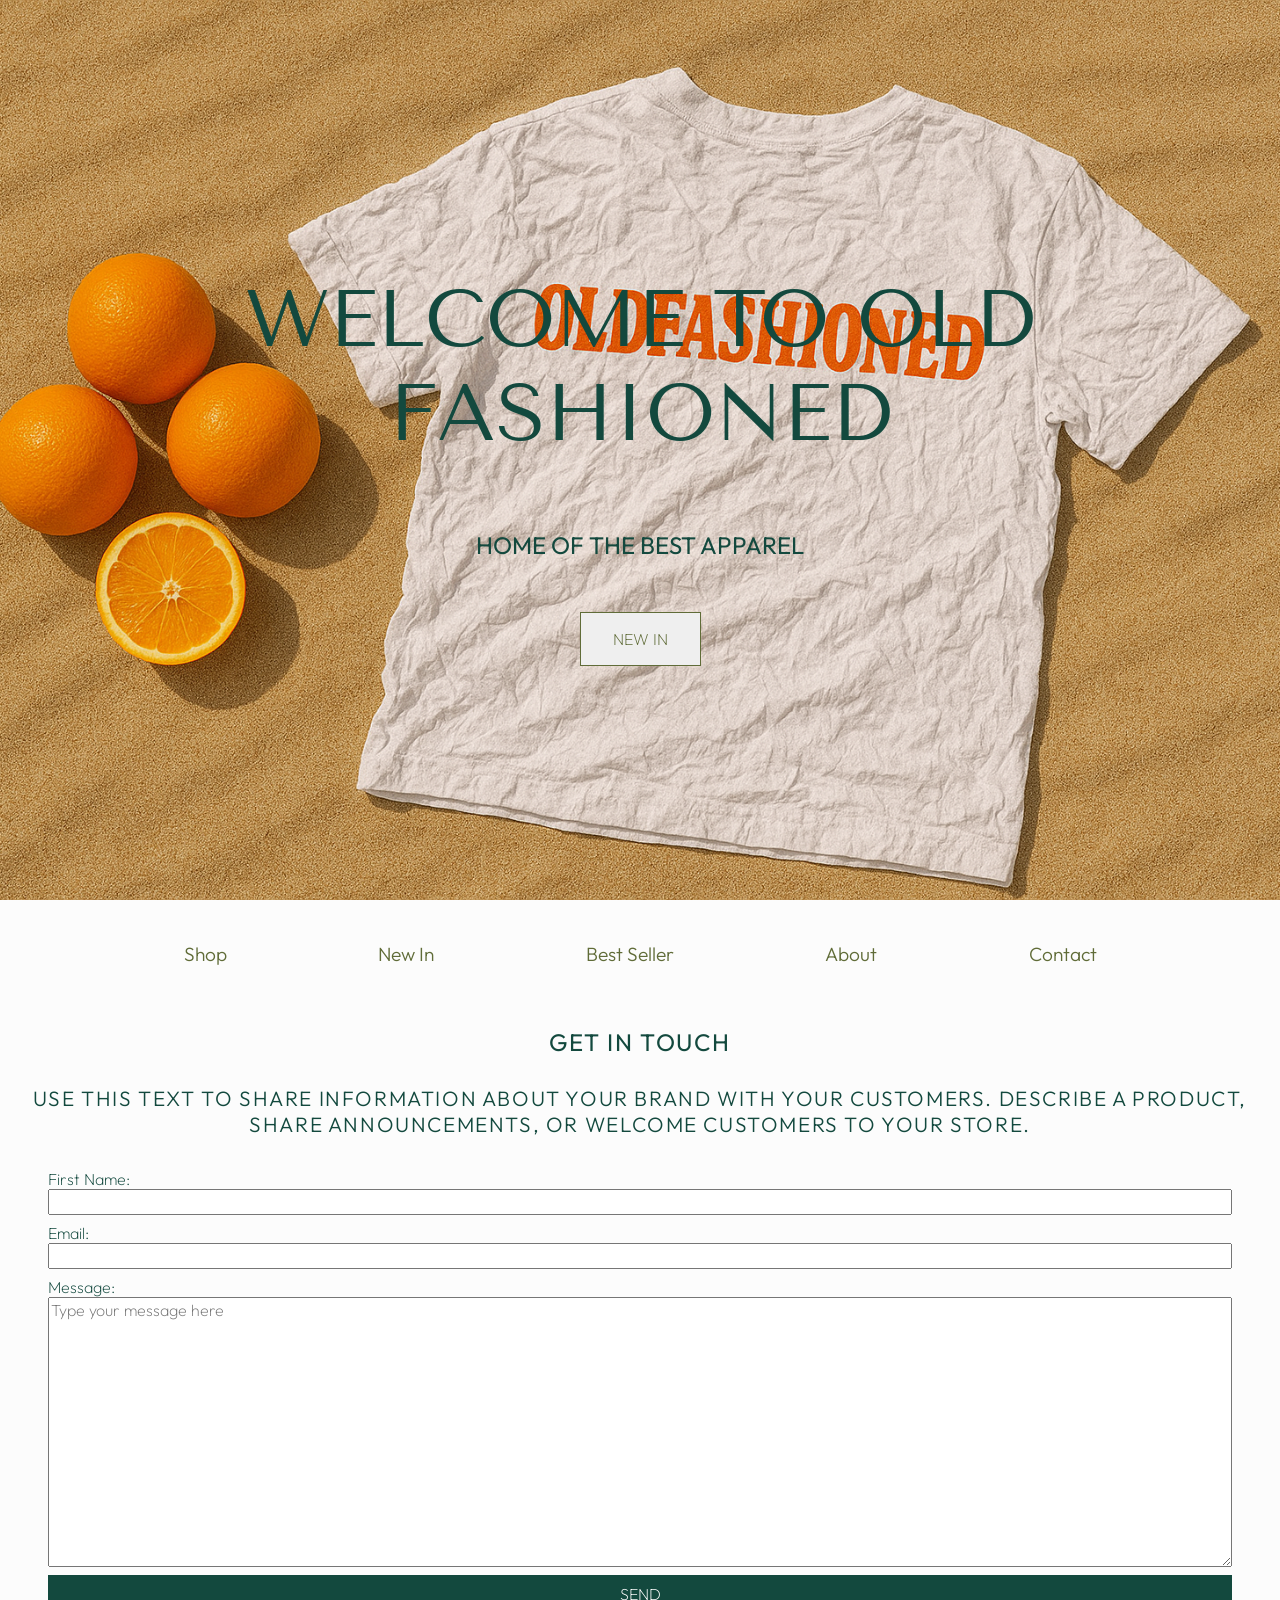
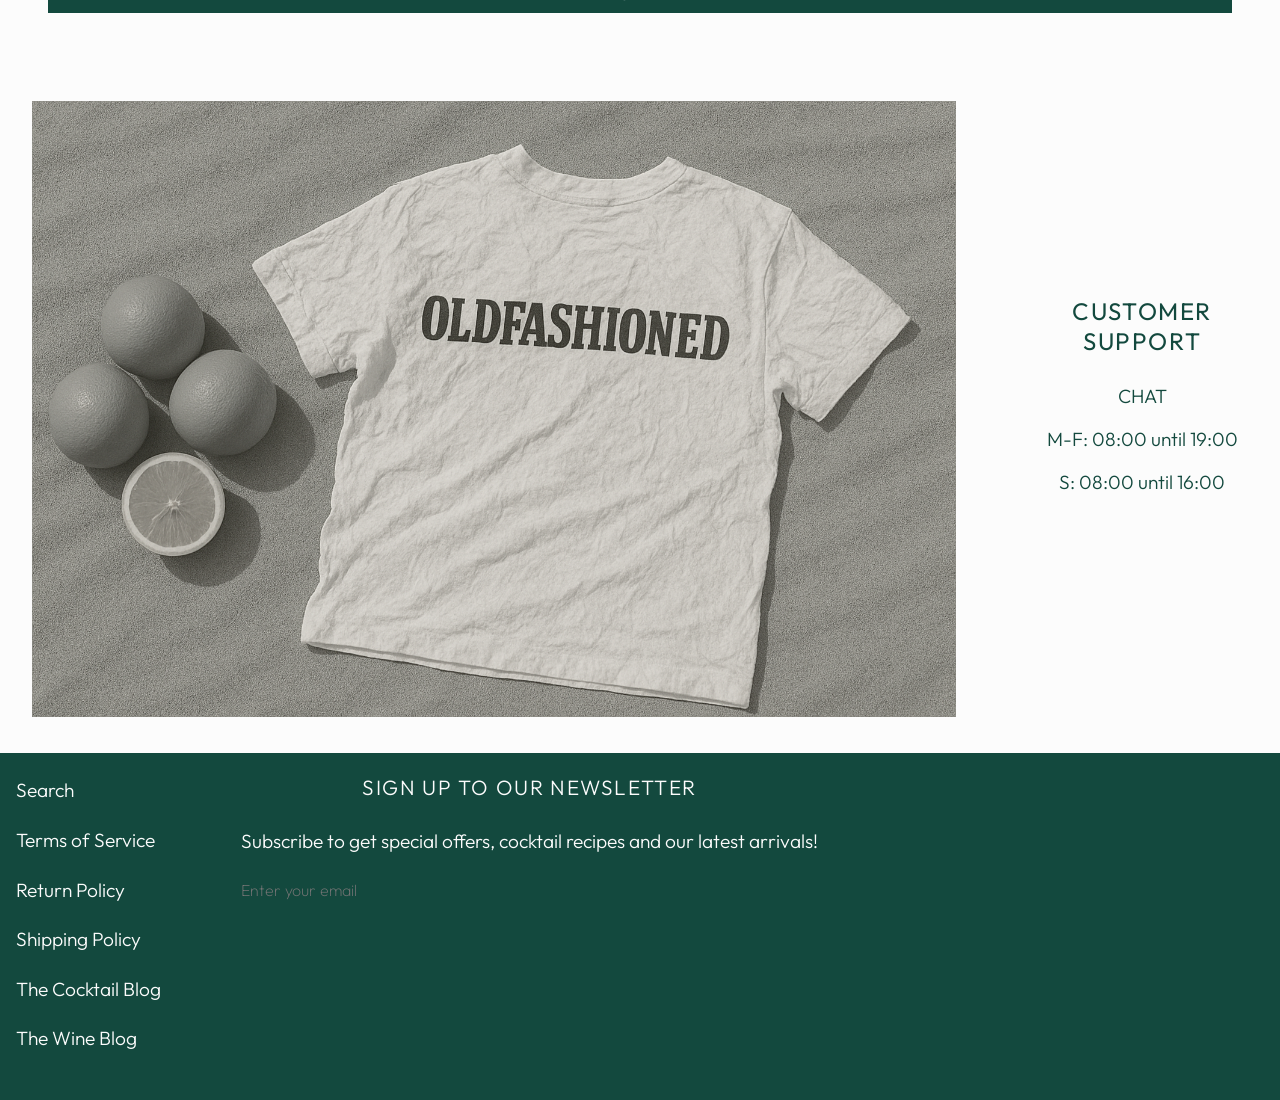
==== contact.html @ 71c85215 "added home, about, contact pages and css" ====
<!DOCTYPE html>
<html lang="en">

<head>
    <meta charset="UTF-8">
    <meta name="viewport" content="width=device-width, initial-scale=1.0">
    <title>Old Fashioned</title>
    <link rel="stylesheet" href="./styles/global.css" />
    <link rel="stylesheet" href="./styles/home.css" />
    <link rel="stylesheet" href="./styles/contact-us.css" />
    <link rel="stylesheet" href="https://cdnjs.cloudflare.com/ajax/libs/font-awesome/4.7.0/css/font-awesome.min.css">
</head>

<body>
    <header class="header">
        <div class="header-container">
            <div class="header-contents">
                <h1 class="header_title">Welcome to Old fashioned</h1>
                <h2 class="header_subtitle">Home of the best apparel</h2>
                <a href="./home.html#new-in-section"><button class="headline_new_in_btn">New In</button></a>
            </div>
        </div>
        </div>
    </header>
    <div class="sidebar">
        <a href="home.html">
            <h4>Shop</h4>
        </a>
        <a href="./home.html#new-in-section">
            <h4>New In</h4>
        </a>
        <a href="./home.html#best-seller-section">
            <h4>Best Seller</h4>
        </a>
        <a href="./about.html">
            <h4>About</h4>
        </a>
        <a href="./contact.html">
            <h4>Contact</h4>
        </a>
    </div>

    <main class="main-content">
        <h2 class="contact_us_headline">Get in touch</h2>
        <h3 class="contact_us_subheadline">Use this text to share information about your brand with your customers.
            Describe a product, share announcements, or welcome customers to your store.</h3>
        <section class="contact_us_form">
            <form action="mailto:oldfashioned@yahoo.com" method="POST" enctype="text/plain" class="form">
                <div class="user_input">
                    <label for="name">First Name: </label>
                    <input type="text" name="name" id="name" required pattern="^[A-Z][a-z]+(\s[A-Z][a-z]?){0,}" />
                </div>
                <div class="user_input">
                    <label for="email">Email: </label>
                    <input type="email" name="email" id="email" maxlength="100" autocorrect="off" autocapitalize="off"
                        required pattern="[a-z0-9._%+-]+@[a-z0-9.-]+\.[a-z]{2,}$" />
                </div>
                <div class="user_input">
                    <label for="message">Message: </label>
                    <textarea type="textarea" name="message" id="message" placeholder="Type your message here"
                        required=""></textarea>
                </div>
                <div class="user_input">
                    <button class="submit">Send</button>
                </div>
            </form>
        </section>
        <section class="contact_us_customer_service">
            <div class="image_container">
                <img src="./assets/hero-image-blackandwhite.png" alt="Friends drinking cocktails" class="image" />
            </div>
            <div class="customer_support">
                <h2 class="customer_support_headline"> Customer Support</h2>
                <p>CHAT</p>
                <p>M-F: 08:00 until 19:00</p>
                <p>S: 08:00 until 16:00</p>
            </div>
        </section>
    </main>

   <footer class="footer">
        <div class="footer_contents">
            <h4>Search</h4>
            <h4>Terms of Service</h4>
            <h4>Return Policy</h4>
            <h4>Shipping Policy</h4>
            <h4>The Cocktail Blog</h4>
            <h4>The Wine Blog</h4>
        </div>

        <div class="footer_sign_up">
            <h3 class="headline">Sign Up To Our Newsletter</h3>
            <p>Subscribe to get special offers, cocktail recipes and our latest arrivals!</p>
            <input type="email" value="" placeholder="Enter your email" name="email" id="email"
                class="footer_newsletter_input" size="50" autocorrect="off" autocapitalize="off" required="">
        </div>
    </footer>
</body>

</html>
---- styles/global.css ----
@import url('https://fonts.googleapis.com/css2?family=Outfit:wght@100..900&family=Tenor+Sans&display=swap');

:root{
    --primary-color: #13493E;
    --secondary-color: #606C38;
    --tertiary-dark: #E1E6E5;
    --tertiary-light: #FCFCFC;
    --CTA-hover :#283618;
    --error: #8d0801;
}

*{
    box-sizing: border-box;
    scroll-behavior: smooth;
}

body{
    min-height: 100vh;
    margin: 0;
    max-width: 1500px;
    color: var(--primary-color);
    background-color: var(--tertiary-light);
    /* display: grid;
    grid-template: auto auto auto auto /auto;
    grid-template-areas: 
    "header"
    "sidebar"
    "main-content"
    "footer" ; */
}

h1{
    font-family: "Tenor Sans", sans-serif;
    font-size: 3rem;
    font-style: normal;
    font-weight: 400;

}

h2{
    font-family: "Outfit", sans-serif;
    font-size: 1.5rem;
    font-style: normal;
    font-weight: 400;

}

h3{
    font-family: "Outfit", sans-serif;
    font-size: 1.3rem;
    font-style: normal;
    font-weight: 300;

}

h4, p ,a{
    font-family: "Outfit", sans-serif;
    font-size: 1.2rem;
    font-style: normal;
    font-weight: 300;
}

button , textarea ,input ,label, span{
    font-family: "Outfit", sans-serif;
    font-size: 1rem;
    font-style: normal;
    font-weight: 200;

}
@media(min-width:769px) {
    
h1 {
        font-size: 5rem;
    }
}
---- styles/home.css ----
.header-container {
    align-items: center;
    /*NOTE: this image is generated through chatgpt*/
    background-image: url(../assets/hero-image.png);
    background-position: center;
    background-repeat: no-repeat;
    background-size: cover;
    display: flex;
    flex-direction: column;
    justify-content: center;
    padding-bottom: 1rem;

}

.header-contents {
    text-align: center;

}


.header_title {
    color: var(--primary-color);
    padding-bottom: 1rem;
    text-align: center;
    text-transform: uppercase;

}

.header_subtitle {
    color: var(--primary-color);
    padding-bottom: 2rem;
    text-align: center;
    text-transform: uppercase;
}

.headline_new_in_btn,
.add_btn,
.section_btn,
.quick_view_btn,
.search_input,
.view_less_btn,
.view_more_btn,
.browse_btn {
    border: 1px solid var(--secondary-color);
    color: var(--secondary-color);
    padding: 1rem 2rem;
    text-transform: uppercase;
}

.quick_view_btn,
.add_btn,
.view_less_btn,
.view_more_btn,
.browse_btn {
    margin-top: 0.5rem;
    width: 100%;

}

.headline_new_in_btn:hover,
.add_btn:hover,
.section_btn:hover,
.quick_view_btn:hover,
.search_input:hover,
.browse_btn:hover {
    border: 1px solid var(--CTA-hover);
    color: var(--CTA-hover);
    cursor: grab;
}

.section_btn {
    margin-top: 2rem;
}

.sidebar {
    color: var(--secondary-color);
    display: flex;
    grid-area: sidebar;
    justify-content: space-around;
    padding: 0.5rem;
}

.sidebar a,
.about-us-link {
    color: var(--secondary-color);
    text-decoration: none;
}

.sidebar a:hover,
.about-us-link:hover {
    color: var(--CTA-hover);
}

.main-content {
    background-color: var(--tertiary-light);
    grid-area: main-content;
}

.new-in-section,
.best-seller-section,
.categories-section,
.testimonials-section {
    align-items: center;
    display: flex;
    flex-direction: column;

}

.headline {
    letter-spacing: 0.1rem;
    padding-bottom: 0.5rem;
    text-align: center;
    text-transform: uppercase;
}

.card_wrapper,
.testimonial_card {
    display: flex;
    flex-direction: column;
    flex-wrap: wrap;
    gap: 0.5rem;
    justify-content: space-between;
    margin: 1.5rem;

}

.ratings {
    align-items: center;
    display: flex;
    flex-direction: row;
}

.cards_contents,
.testimonial_card_contents,
.view_more_cards_contents {
    align-content: end;
    background-color: var(--tertiary-dark);
    flex: 0 0 calc(25% - 0.5rem);
    justify-items: center;
    padding: 0.5rem;
    text-align: center;


}

.best-seller-section div:last-of-type {
    background-color: var(--tertiary-light) !important;
}

.footer {
    background-color: var(--primary-color);
    color: var(--tertiary-light);
    display: flex;
    flex-direction: column;
    gap: 1rem;
    grid-area: footer;
    padding-bottom: 1.5rem;
    padding-left: 1rem;

}


.footer_newsletter_input {
    background-color: var(--primary-color);
    border-bottom: 2px solid var(--tertiary-light);
    border: 0;
    color: var(--tertiary-light) !important;
    max-width: 300px;
    padding: 0.5rem 3rem 0.5rem 0;
    width: 100%;
}

/*FA star icon*/
.unchecked {
    color: var(--tertiary-light)
}

/* input::webkit-input-placeholder{
    color:var(--tertiary-light);
} */

/*MIMICS js click event for view more fxn*/

#show {
    display: none;
}

#show:checked~.view_more_content {
    display: flex;
    flex-direction: column;
    flex-wrap: wrap;
    gap: 0.5rem;
    justify-content: space-between;
    margin: 1.5rem;
}

#show:checked~label {
    display: none
}

.view_more_content {
    display: none;
}


@media(min-width:769px) {

    .sidebar {
        justify-content: space-evenly;
        margin: 0rem auto;
        padding: 1rem 2rem;
    }

    .card_wrapper,
    .testimonial_card {
        flex-direction: row;
    }

    #show:checked~.view_more_content {
        flex-direction: row;
    }

    .header-container {
        min-height: 100vh;
    }

    .footer {
        flex-direction: row;
        gap: 5rem;

    }

}
---- styles/contact-us.css ----
textarea {
    height: 30vh;
    width: 100%;
}

.contact_us_headline,
.contact_us_subheadline,
.customer_support_headline {
    letter-spacing: 0.1rem;
    padding-bottom: 0.5rem;
    text-align: center;
    text-transform: uppercase;
}

.contact_us_subheadline {
    margin: 0rem 2rem;
}

.form {
    margin: 0.5rem 2rem;
    padding: 1rem;
    text-align: left;

}

.form input:required:focus {
    border: 5px solid var(--error);

}

.user_input {
    display: flex;
    flex-direction: column;
    margin-bottom: 0.5rem;

}

.submit {
    background-color: var(--primary-color);
    border: 1px solid var(--primary-color);
    color: var(--tertiary-light);
    cursor: grab;
    padding: 0.5rem 1.5rem;
    text-transform: uppercase;
}

.submit:hover {
    background-color: var(--CTA-hover);
    border: 1px solid var(--CTA-hover);

}

.customer_support {
    text-align: center;
}

.contact_us_customer_service {
    display: flex;
    flex-direction: column;
    gap: 2rem;
    justify-content: space-between;
    margin: 2rem;
}

.image_container {
    padding-top: 2rem;

}

.image {
    max-width: 100%;
}

@media(min-width:769px) {

    .contact_us_customer_service {
        flex-direction: row;
        gap: 5rem;
    }

    .image_container {
        flex-shrink: 2;
    }


    .image {
        height: auto;
    }

    .customer_support {
        align-self: center;
    }

}
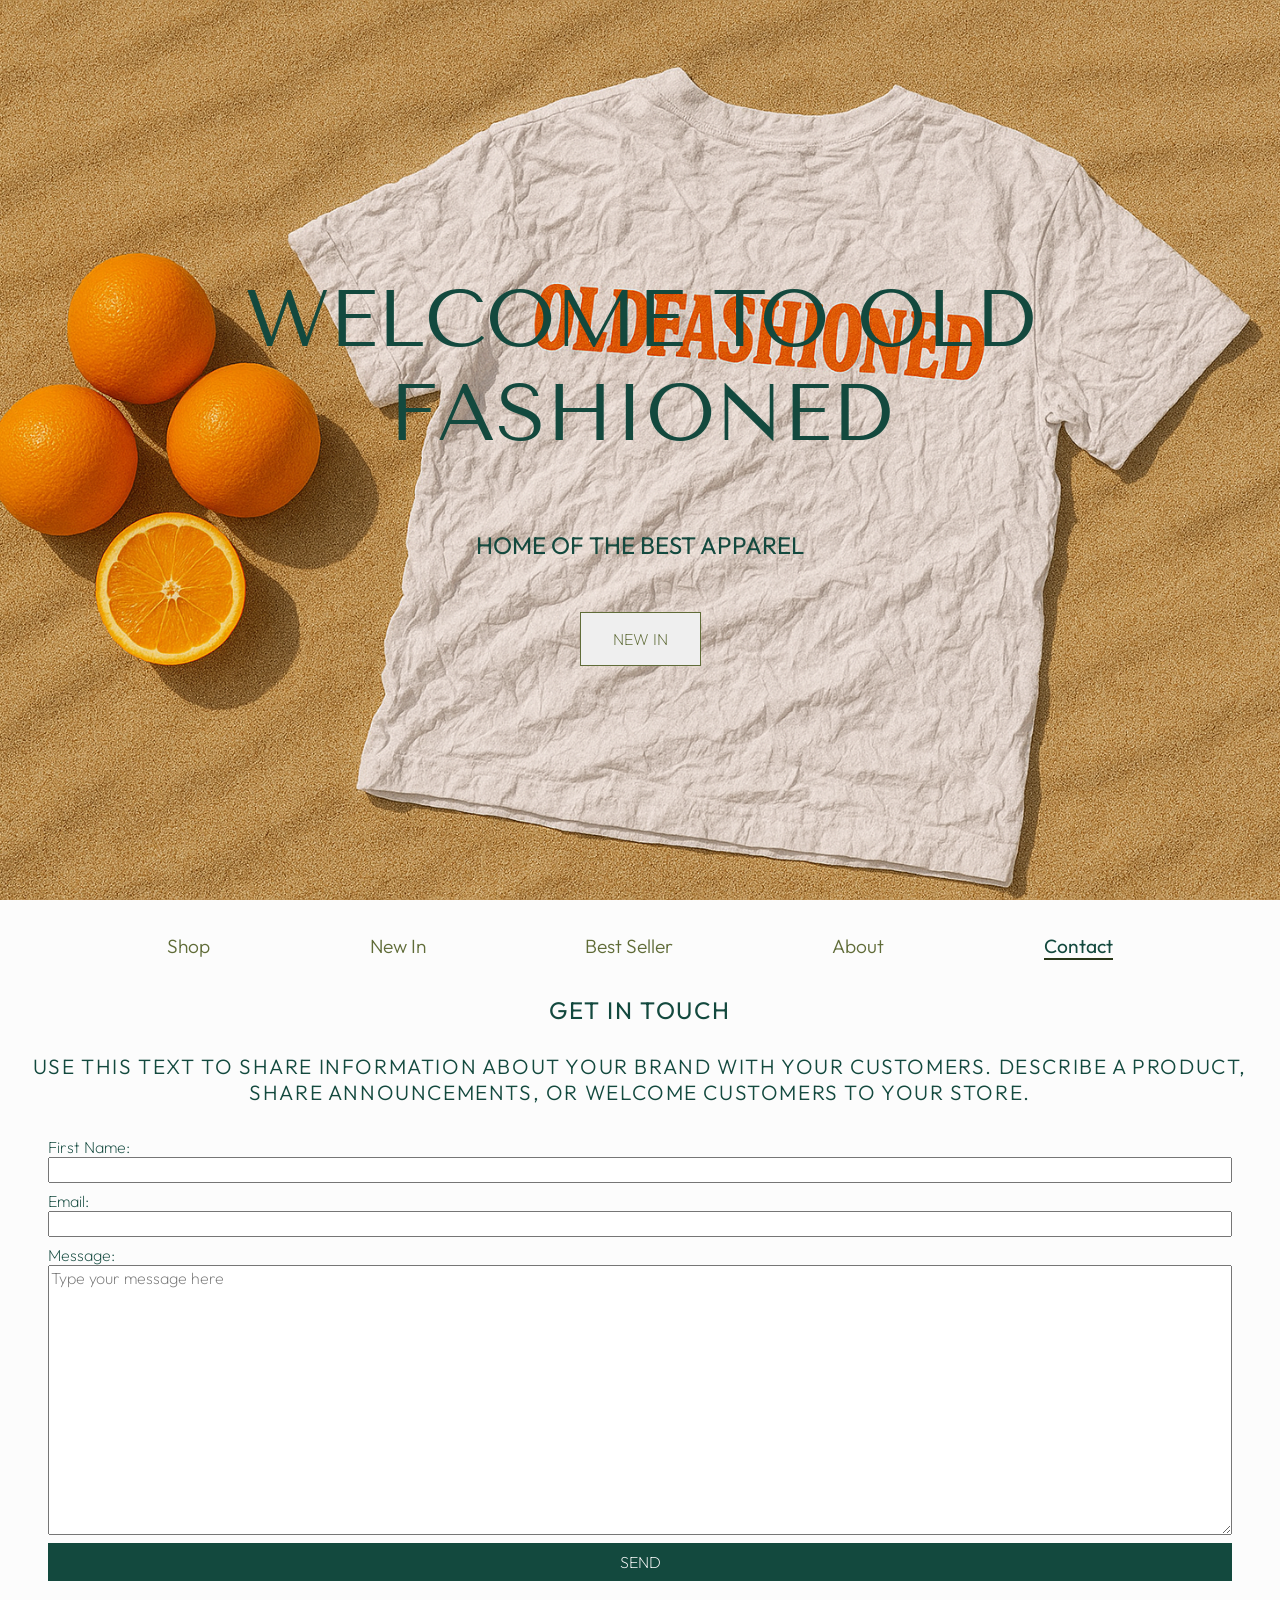
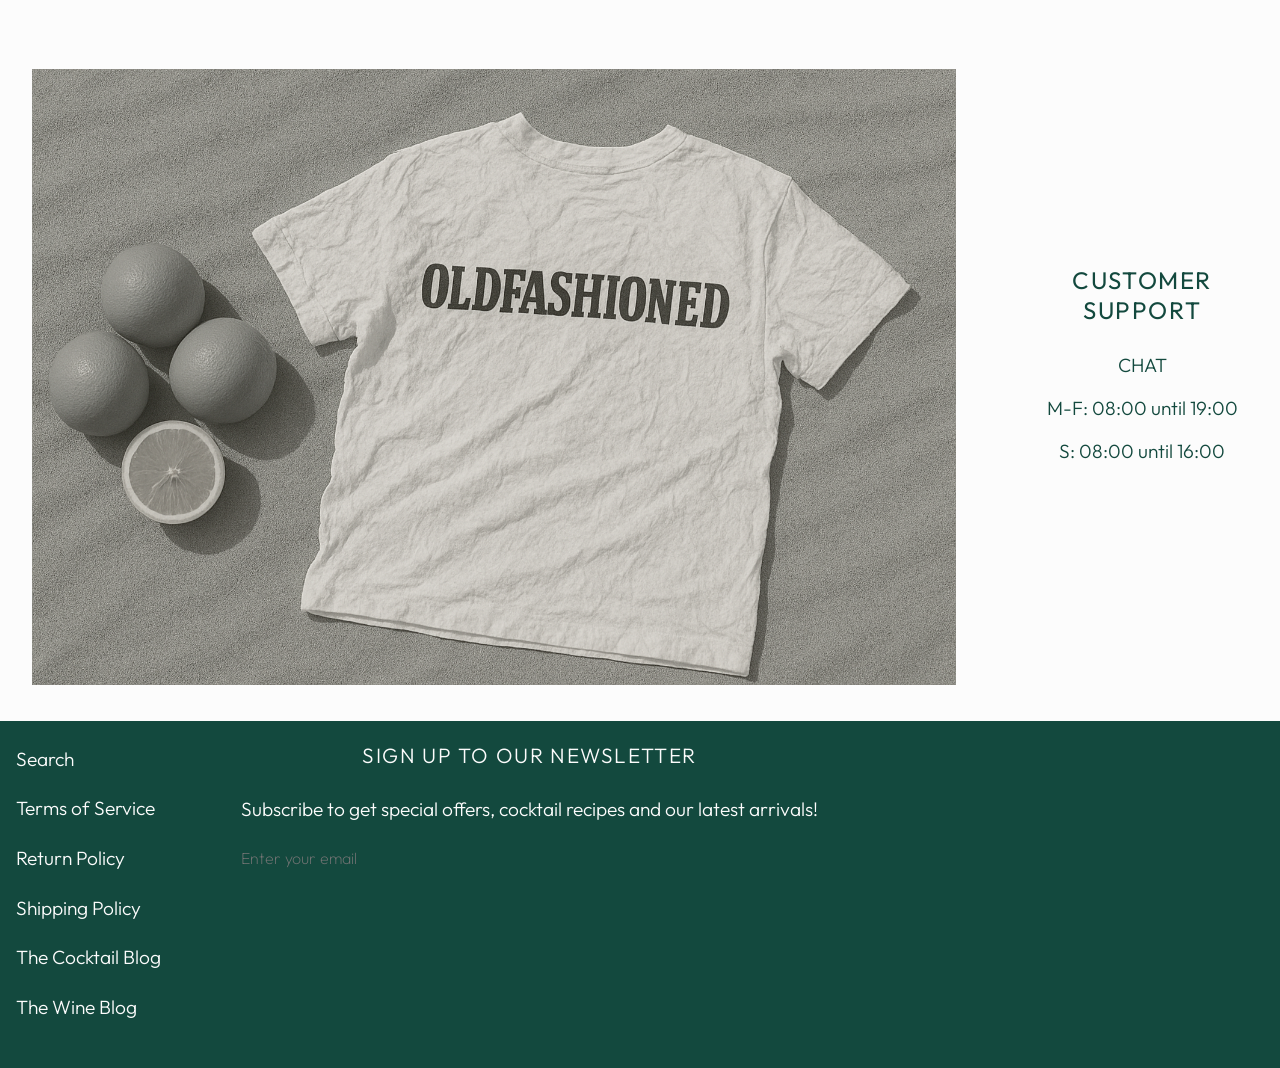
==== commit e91815d9: "added nav bar mobile, active class on link" ====
--- a/contact.html
+++ b/contact.html
@@ -22,23 +22,26 @@
         </div>
         </div>
     </header>
-    <div class="sidebar">
-        <a href="home.html">
-            <h4>Shop</h4>
-        </a>
-        <a href="./home.html#new-in-section">
-            <h4>New In</h4>
-        </a>
-        <a href="./home.html#best-seller-section">
-            <h4>Best Seller</h4>
-        </a>
-        <a href="./about.html">
-            <h4>About</h4>
-        </a>
-        <a href="./contact.html">
-            <h4>Contact</h4>
-        </a>
-    </div>
+    <nav class="menu">
+        <div class="menu_mobile_trigger"></div>
+        <ul class="menu_items_wrapper">
+            <li><a href="home.html">
+                    <h4>Shop</h4>
+                </a></li>
+            <li><a href="./home.html#new-in-section">
+                    <h4>New In</h4>
+                </a></li>
+            <li><a href="./home.html#best-seller-section">
+                    <h4>Best Seller</h4>
+                </a></li>
+            <li><a href="./about.html">
+                    <h4>About</h4>
+                </a></li>
+            <li class="active"><a href="./contact.html">
+                    <h4>Contact</h4>
+                </a></li>
+        </ul>
+    </nav>
 
     <main class="main-content">
         <h2 class="contact_us_headline">Get in touch</h2>
@@ -78,7 +81,7 @@
         </section>
     </main>
 
-   <footer class="footer">
+    <footer class="footer">
         <div class="footer_contents">
             <h4>Search</h4>
             <h4>Terms of Service</h4>
--- a/styles/home.css
+++ b/styles/home.css
@@ -72,28 +72,75 @@
     margin-top: 2rem;
 }
 
-.sidebar {
+.menu {
     color: var(--secondary-color);
-    display: flex;
-    grid-area: sidebar;
+    padding: 0.5rem;
+
+}
+
+.menu ul {
+    padding: 0;
+}
+
+.menu_mobile_trigger {
+    height: 30px;
+    width: 30px;
+    background-image: url(../assets/icon_hamburger.png);
+    background-repeat: no-repeat;
+    background-size: cover;
+}
+
+.menu_items_wrapper {
+    display: flex;
     justify-content: space-around;
-    padding: 0.5rem;
-}
-
-.sidebar a,
+    flex-direction: column;
+
+}
+
+.menu_items_wrapper a,
 .about-us-link {
     color: var(--secondary-color);
     text-decoration: none;
-}
-
-.sidebar a:hover,
+    transition: 0.3s color;
+}
+
+.menu_items_wrapper a:hover,
 .about-us-link:hover {
     color: var(--CTA-hover);
 }
 
+.menu_items_wrapper li {
+    list-style-type: none;
+}
+
+.menu_items_wrapper h4 {
+    margin-bottom: 0.5rem;
+}
+
+.menu:hover .menu_items_wrapper {
+    max-height: 1000px;
+}
+
+.menu:hover {
+    width: unset;
+}
+
+.menu_items_wrapper {
+    max-height: 0;
+    height: auto;
+    overflow: hidden;
+    transition: max-height linear 0.5s;
+
+}
+
+.menu_items_wrapper li.active h4 {
+    color: var(--primary-color);
+    font-weight: bold;
+
+}
+
 .main-content {
     background-color: var(--tertiary-light);
-    grid-area: main-content;
 }
 
 .new-in-section,
@@ -153,7 +200,6 @@
     display: flex;
     flex-direction: column;
     gap: 1rem;
-    grid-area: footer;
     padding-bottom: 1.5rem;
     padding-left: 1rem;
 
@@ -205,10 +251,27 @@
 
 @media(min-width:769px) {
 
-    .sidebar {
+    .menu_items_wrapper {
         justify-content: space-evenly;
         margin: 0rem auto;
         padding: 1rem 2rem;
+        max-height: unset;
+        flex-direction: row;
+    }
+
+    .menu:hover .menu_items_wrapper {
+        display: flex;
+
+    }
+
+    .menu_mobile_trigger {
+        display: none;
+    }
+
+    .menu_items_wrapper li.active h4 {
+        border-bottom: 2px solid var(--CTA-hover);
+        font-weight: normal;
+
     }
 
     .card_wrapper,
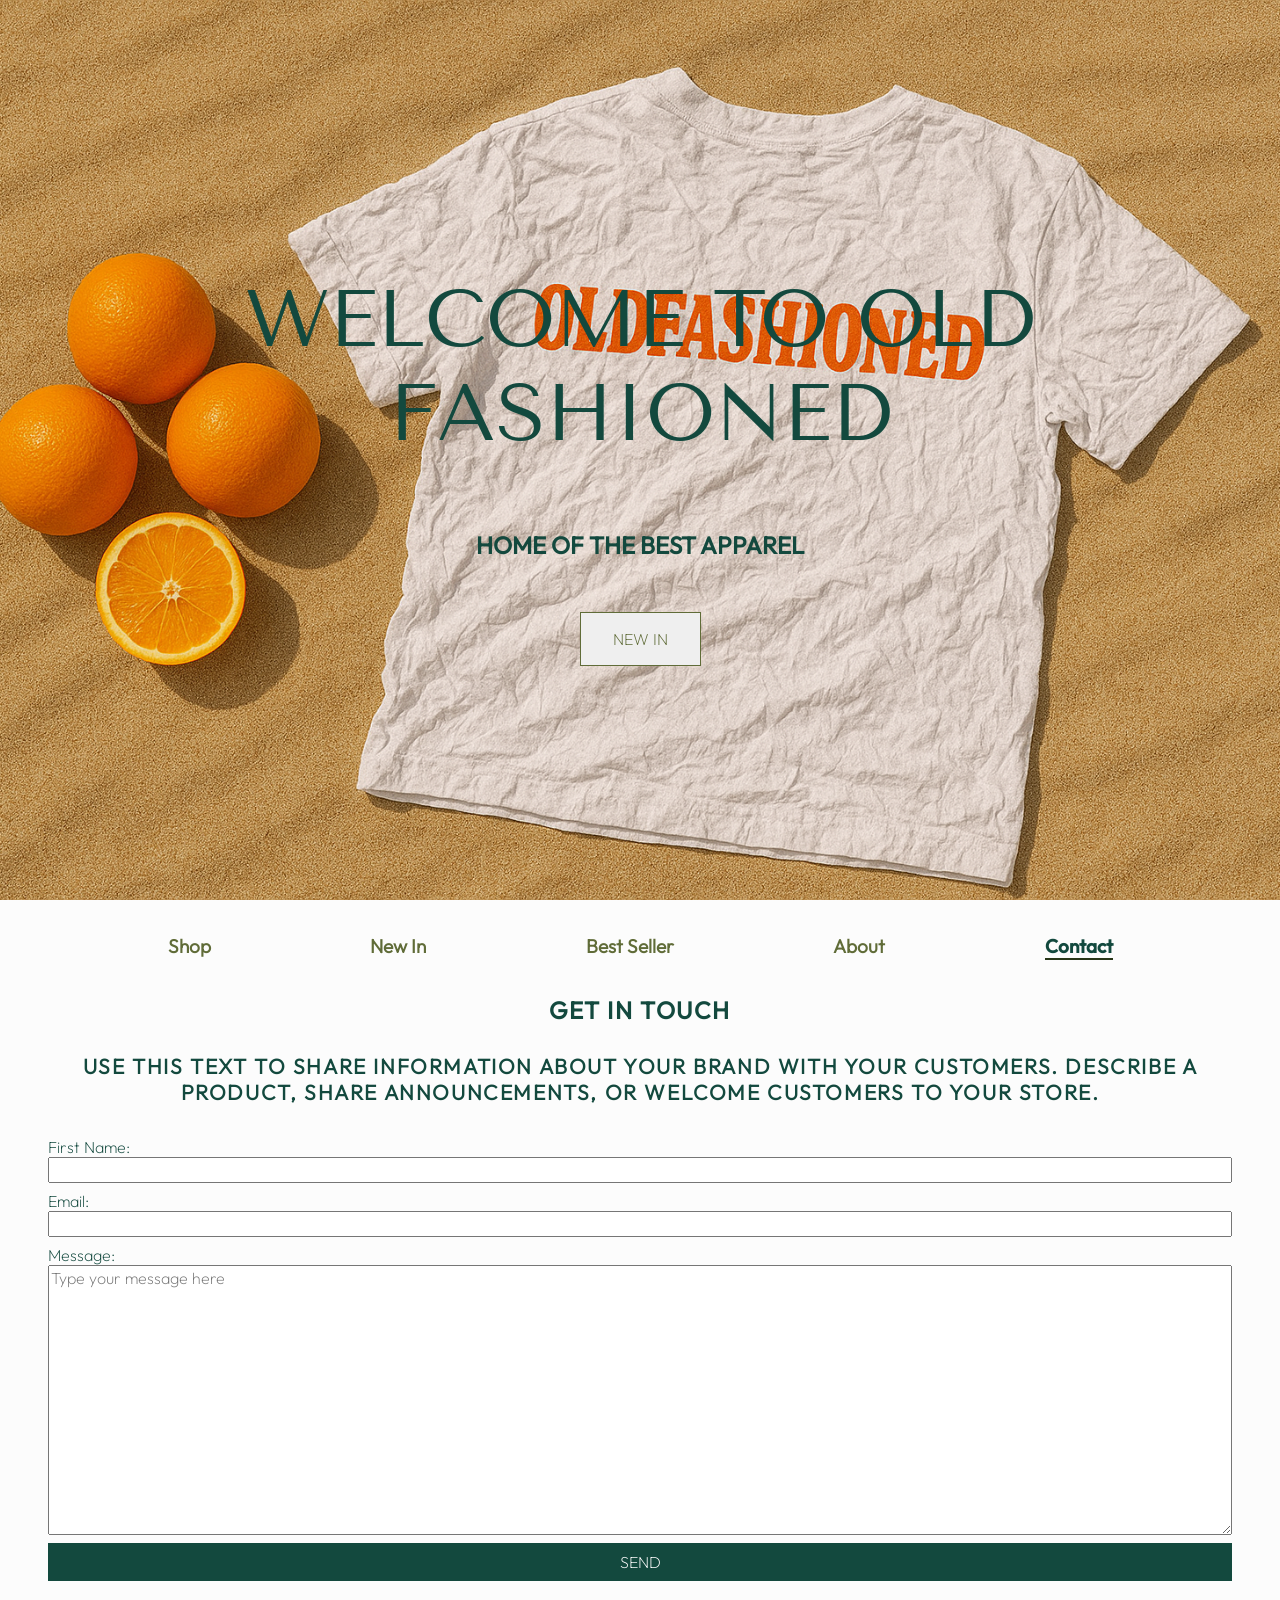
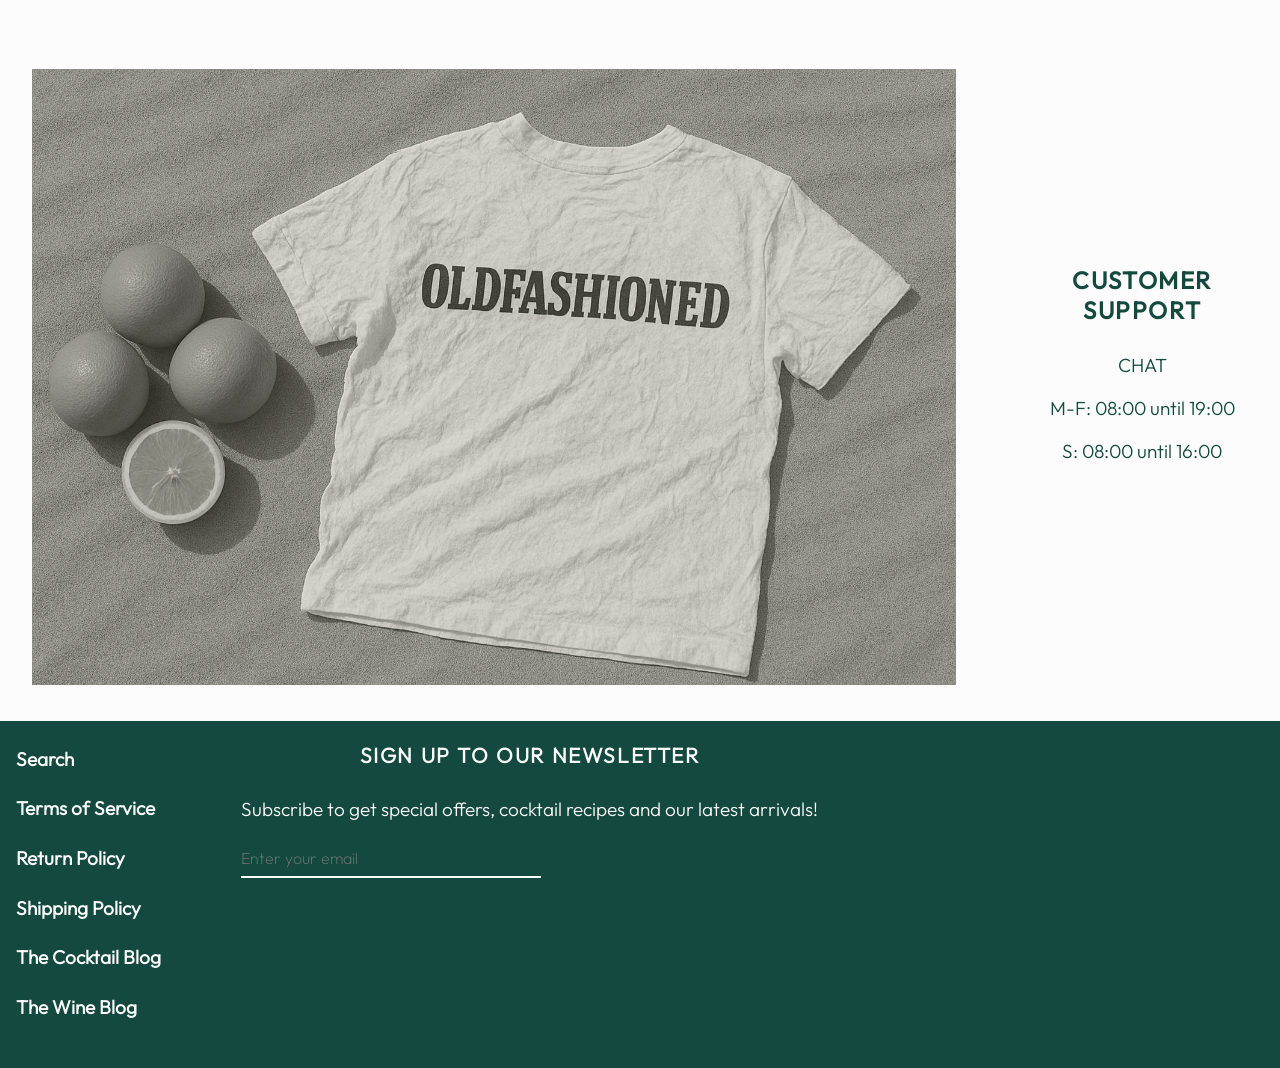
==== commit e680c75d: "added downloaded fonts" ====
--- a/contact.html
+++ b/contact.html
@@ -5,6 +5,7 @@
     <meta charset="UTF-8">
     <meta name="viewport" content="width=device-width, initial-scale=1.0">
     <title>Old Fashioned</title>
+    <link rel="stylesheet" href="./styles/typography.css" />
     <link rel="stylesheet" href="./styles/global.css" />
     <link rel="stylesheet" href="./styles/home.css" />
     <link rel="stylesheet" href="./styles/contact-us.css" />
--- a/styles/typography.css
+++ b/styles/typography.css
@@ -0,0 +1,47 @@
+@font-face {
+    font-family: 'Tenor Sans';
+    src: url(../typography/TenorSans.woff2) format('woff2'),
+        url(../typography/TenorSans.woff) format('woff');
+    font-style: normal;
+
+}
+
+@font-face {
+    font-family: 'Outfit ExtraLight';
+    src: url(../typography/Outfit-ExtraLight.woff2) format('woff2'),
+        url(../typography/Outfit-ExtraLight.woff) format('woff');
+    font-style: normal;
+    font-weight: 200;
+}
+
+@font-face {
+    font-family: 'Outfit Light';
+    src: url(../typography/Outfit-Light.woff2) format('woff2'),
+        url(../typography/Outfit-Light.woff) format('woff');
+    font-style: normal;
+    font-weight: 300;
+}
+
+@font-face {
+    font-family: 'Outfit Regular';
+    src: url(../typography/Outfit-Regular.woff2) format('woff2'),
+        url(../typography/Outfit-Regular.woff) format('woff');
+    font-style: normal;
+    font-weight: normal;
+}
+
+@font-face {
+    font-family: 'Outfit Medium';
+    src: url(../typography/Outfit-Medium.woff2) format('woff2'),
+        url(../typography/Outfit-Medium.woff) format('woff');
+    font-style: normal;
+    font-weight: 500;
+}
+
+@font-face {
+    font-family: 'Outfit Semibold';
+    src: url(../typography/Outfit-SemiBold.woff2) format('woff2'),
+        url(../typography/Outfit-SemiBold.woff) format('woff');
+    font-style: normal;
+    font-weight: 600;
+}
--- a/styles/global.css
+++ b/styles/global.css
@@ -1,75 +1,62 @@
-@import url('https://fonts.googleapis.com/css2?family=Outfit:wght@100..900&family=Tenor+Sans&display=swap');
+/* @import url('https://fonts.googleapis.com/css2?family=Outfit:wght@100..900&family=Tenor+Sans&display=swap'); */
 
-:root{
+:root {
     --primary-color: #13493E;
     --secondary-color: #606C38;
     --tertiary-dark: #E1E6E5;
     --tertiary-light: #FCFCFC;
-    --CTA-hover :#283618;
+    --CTA-hover: #283618;
     --error: #8d0801;
 }
 
-*{
+* {
     box-sizing: border-box;
     scroll-behavior: smooth;
 }
 
-body{
+body {
     min-height: 100vh;
     margin: 0;
     max-width: 1500px;
     color: var(--primary-color);
     background-color: var(--tertiary-light);
-    /* display: grid;
-    grid-template: auto auto auto auto /auto;
-    grid-template-areas: 
-    "header"
-    "sidebar"
-    "main-content"
-    "footer" ; */
 }
 
-h1{
-    font-family: "Tenor Sans", sans-serif;
+h1 {
+    font-family: 'Tenor Sans', Arial, Helvetica, sans-serif;
     font-size: 3rem;
-    font-style: normal;
-    font-weight: 400;
-
+    font-weight: normal;
 }
 
-h2{
-    font-family: "Outfit", sans-serif;
+h2 {
+    font-family: 'Outfit Regular', Arial, Helvetica, sans-serif;
     font-size: 1.5rem;
-    font-style: normal;
-    font-weight: 400;
-
 }
 
-h3{
-    font-family: "Outfit", sans-serif;
+h3 {
+    font-family: 'Outfit Light', Arial, Helvetica, sans-serif;
     font-size: 1.3rem;
-    font-style: normal;
-    font-weight: 300;
-
 }
 
-h4, p ,a{
-    font-family: "Outfit", sans-serif;
+h4,
+p,
+a {
+    font-family: 'Outfit Light', Arial, Helvetica, sans-serif;
     font-size: 1.2rem;
-    font-style: normal;
-    font-weight: 300;
 }
 
-button , textarea ,input ,label, span{
-    font-family: "Outfit", sans-serif;
+button,
+textarea,
+input,
+label,
+span {
+    font-family: 'Outfit ExtraLight', Arial, Helvetica, sans-serif;
     font-size: 1rem;
-    font-style: normal;
-    font-weight: 200;
+}
 
-}
 @media(min-width:769px) {
-    
-h1 {
+
+    h1 {
         font-size: 5rem;
     }
 }
--- a/styles/home.css
+++ b/styles/home.css
@@ -135,7 +135,7 @@
 
 .menu_items_wrapper li.active h4 {
     color: var(--primary-color);
-    font-weight: bold;
+    font-family: 'Outfit Medium';
 
 }
 
@@ -191,7 +191,7 @@
 }
 
 .best-seller-section div:last-of-type {
-    background-color: var(--tertiary-light) !important;
+    background-color: var(--tertiary-light);
 }
 
 .footer {
@@ -208,9 +208,9 @@
 
 .footer_newsletter_input {
     background-color: var(--primary-color);
+    border: 0;
     border-bottom: 2px solid var(--tertiary-light);
-    border: 0;
-    color: var(--tertiary-light) !important;
+    color: var(--tertiary-light);
     max-width: 300px;
     padding: 0.5rem 3rem 0.5rem 0;
     width: 100%;
@@ -270,7 +270,6 @@
 
     .menu_items_wrapper li.active h4 {
         border-bottom: 2px solid var(--CTA-hover);
-        font-weight: normal;
 
     }
 
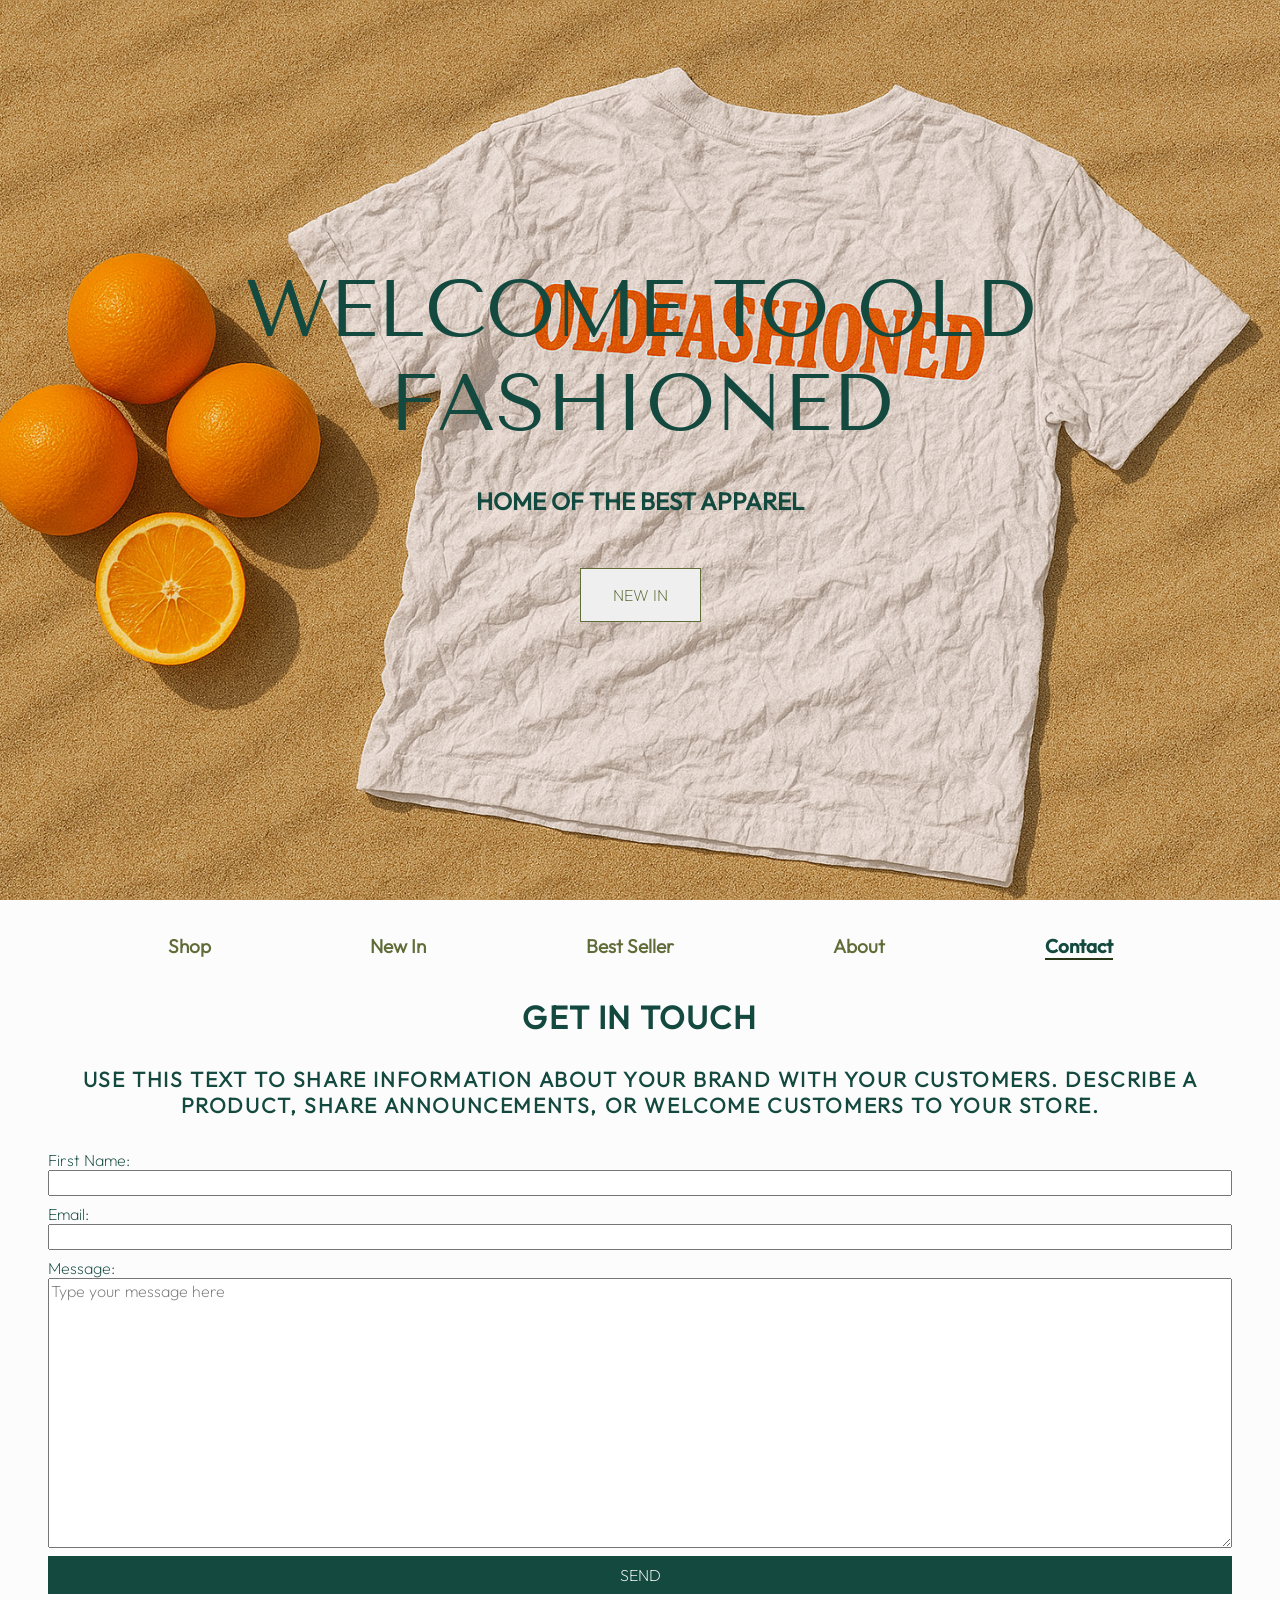
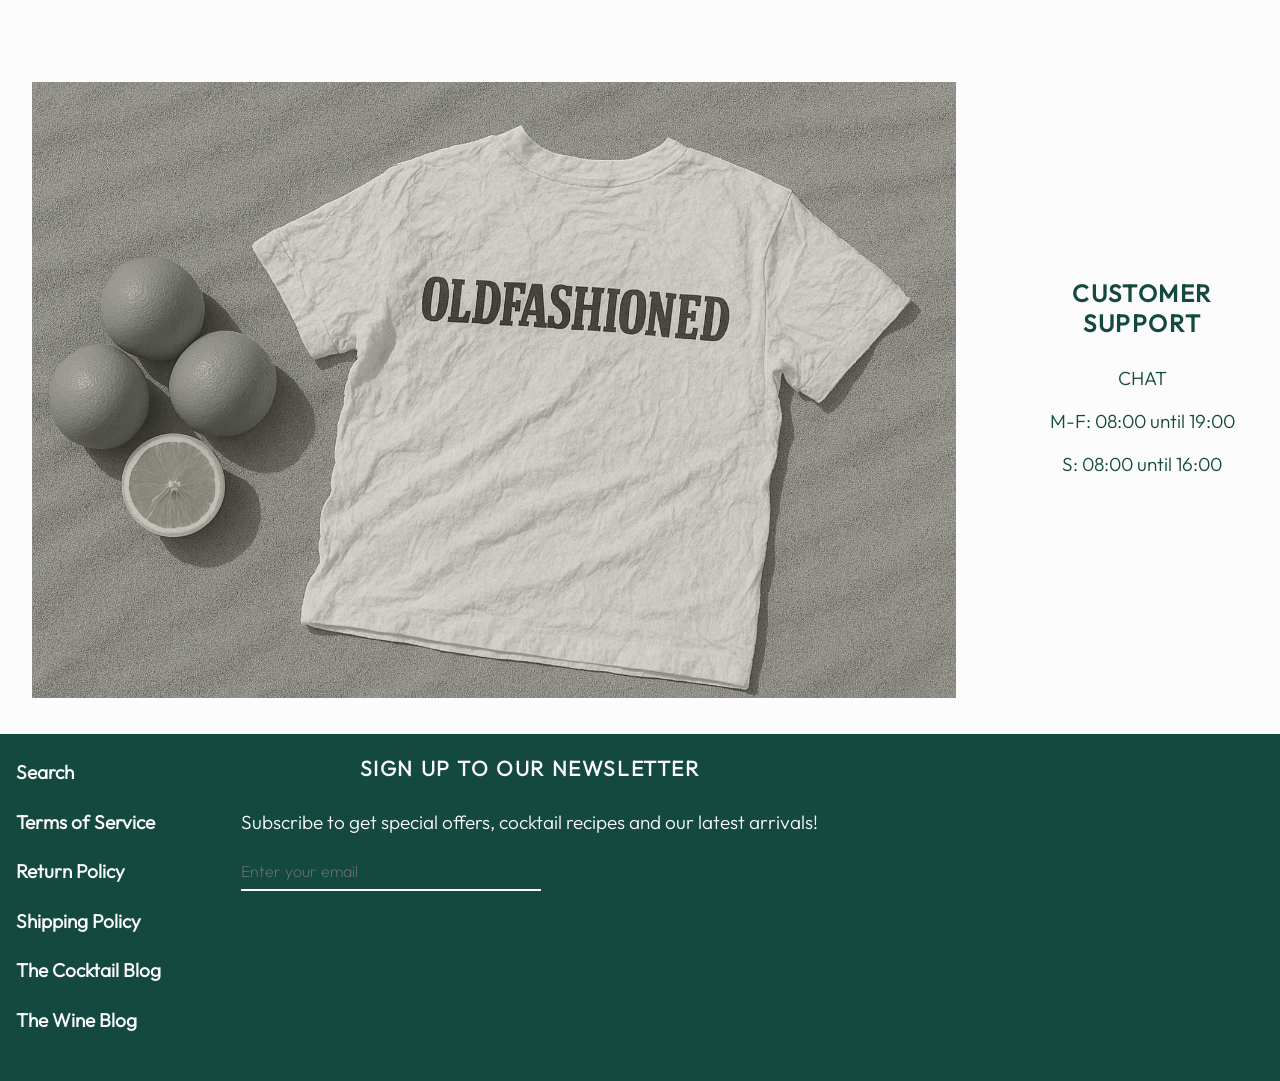
==== commit 80731fb3: "added unique h1 to each page" ====
--- a/contact.html
+++ b/contact.html
@@ -16,7 +16,7 @@
     <header class="header">
         <div class="header-container">
             <div class="header-contents">
-                <h1 class="header_title">Welcome to Old fashioned</h1>
+                <div class="header_title">Welcome to Old fashioned</div>
                 <h2 class="header_subtitle">Home of the best apparel</h2>
                 <a href="./home.html#new-in-section"><button class="headline_new_in_btn">New In</button></a>
             </div>
@@ -45,7 +45,7 @@
     </nav>
 
     <main class="main-content">
-        <h2 class="contact_us_headline">Get in touch</h2>
+        <h1 class="contact_us_headline">Get in touch</h1>
         <h3 class="contact_us_subheadline">Use this text to share information about your brand with your customers.
             Describe a product, share announcements, or welcome customers to your store.</h3>
         <section class="contact_us_form">
--- a/styles/global.css
+++ b/styles/global.css
@@ -14,18 +14,20 @@
     scroll-behavior: smooth;
 }
 
+html{
+    height: 100vh;
+}
+
 body {
-    min-height: 100vh;
+    min-height: 100%;
     margin: 0;
-    max-width: 1500px;
     color: var(--primary-color);
     background-color: var(--tertiary-light);
 }
 
 h1 {
-    font-family: 'Tenor Sans', Arial, Helvetica, sans-serif;
-    font-size: 3rem;
-    font-weight: normal;
+    font-family: 'Outfit Regular', Arial, Helvetica, sans-serif;
+    font-size: 2rem;
 }
 
 h2 {
@@ -53,10 +55,3 @@
     font-family: 'Outfit ExtraLight', Arial, Helvetica, sans-serif;
     font-size: 1rem;
 }
-
-@media(min-width:769px) {
-
-    h1 {
-        font-size: 5rem;
-    }
-}
--- a/styles/home.css
+++ b/styles/home.css
@@ -1,5 +1,4 @@
 .header-container {
-    align-items: center;
     /*NOTE: this image is generated through chatgpt*/
     background-image: url(../assets/hero-image.png);
     background-position: center;
@@ -14,21 +13,26 @@
 
 .header-contents {
     text-align: center;
-
-}
-
+}
 
 .header_title {
     color: var(--primary-color);
+    font-family: 'Tenor Sans', Arial, Helvetica, sans-serif;
+    font-size: 3rem;
+    font-weight: normal;
     padding-bottom: 1rem;
-    text-align: center;
-    text-transform: uppercase;
-
+    padding-top: 1rem;
+    text-transform: uppercase;
 }
 
 .header_subtitle {
     color: var(--primary-color);
-    padding-bottom: 2rem;
+    padding-bottom: 0.5rem;
+    text-transform: uppercase;
+}
+
+.main_headline {
+    letter-spacing: 0.1rem;
     text-align: center;
     text-transform: uppercase;
 }
@@ -50,11 +54,15 @@
 .quick_view_btn,
 .add_btn,
 .view_less_btn,
-.view_more_btn,
-.browse_btn {
+.view_more_btn {
     margin-top: 0.5rem;
     width: 100%;
 
+}
+
+.browse_btn {
+    padding: 1rem;
+    margin-top: 0.5rem;
 }
 
 .headline_new_in_btn:hover,
@@ -69,7 +77,7 @@
 }
 
 .section_btn {
-    margin-top: 2rem;
+    margin-top: 1rem;
 }
 
 .menu {
@@ -190,6 +198,27 @@
 
 }
 
+.categories-section .card_wrapper,
+.best-seller-section .card_wrapper {
+    flex-direction: row;
+}
+
+.categories-section .card_wrapper>.cards_contents,
+.best-seller-section .card_wrapper>.cards_contents,
+.best-seller-section .view_more_content>.view_more_cards_contents {
+    flex: 0 0 calc(50% - 0.5rem / 2);
+}
+
+.categories-section .cards_contents>img,
+.categories-section .cards_contents>h4 {
+    display: none;
+}
+
+.testimonials-section .testimonial_card_contents>h2,
+.testimonials-section .testimonial_card_contents>p {
+    font-size: 1rem;
+}
+
 .best-seller-section div:last-of-type {
     background-color: var(--tertiary-light);
 }
@@ -221,10 +250,6 @@
     color: var(--tertiary-light)
 }
 
-/* input::webkit-input-placeholder{
-    color:var(--tertiary-light);
-} */
-
 /*MIMICS js click event for view more fxn*/
 
 #show {
@@ -233,7 +258,7 @@
 
 #show:checked~.view_more_content {
     display: flex;
-    flex-direction: column;
+    /* flex-direction: column; */
     flex-wrap: wrap;
     gap: 0.5rem;
     justify-content: space-between;
@@ -248,8 +273,16 @@
     display: none;
 }
 
-
 @media(min-width:769px) {
+
+    .header_title {
+        font-size: 5rem;
+        padding-top: 0;
+    }
+
+    .header_subtitle {
+        padding-bottom: 2rem;
+    }
 
     .menu_items_wrapper {
         justify-content: space-evenly;
@@ -278,6 +311,29 @@
         flex-direction: row;
     }
 
+    .categories-section .cards_contents>img,
+    .categories-section .cards_contents>h4 {
+        display: flex;
+    }
+
+    .testimonials-section .testimonial_card_contents>h2 {
+        font-size: 1.5rem;
+    }
+
+    .testimonials-section .testimonial_card_contents>p {
+        font-size: 1.2rem;
+    }
+
+    .browse_btn {
+        width: 100%;
+    }
+
+    .categories-section .card_wrapper>.cards_contents,
+    .best-seller-section .card_wrapper>.cards_contents,
+    .best-seller-section .view_more_content>.view_more_cards_contents {
+        flex: 0 0 calc(25% - 0.5rem);
+    }
+
     #show:checked~.view_more_content {
         flex-direction: row;
     }
--- a/styles/contact-us.css
+++ b/styles/contact-us.css
@@ -69,6 +69,7 @@
 
 .image {
     max-width: 100%;
+    height: auto;
 }
 
 @media(min-width:769px) {
@@ -82,11 +83,6 @@
         flex-shrink: 2;
     }
 
-
-    .image {
-        height: auto;
-    }
-
     .customer_support {
         align-self: center;
     }
